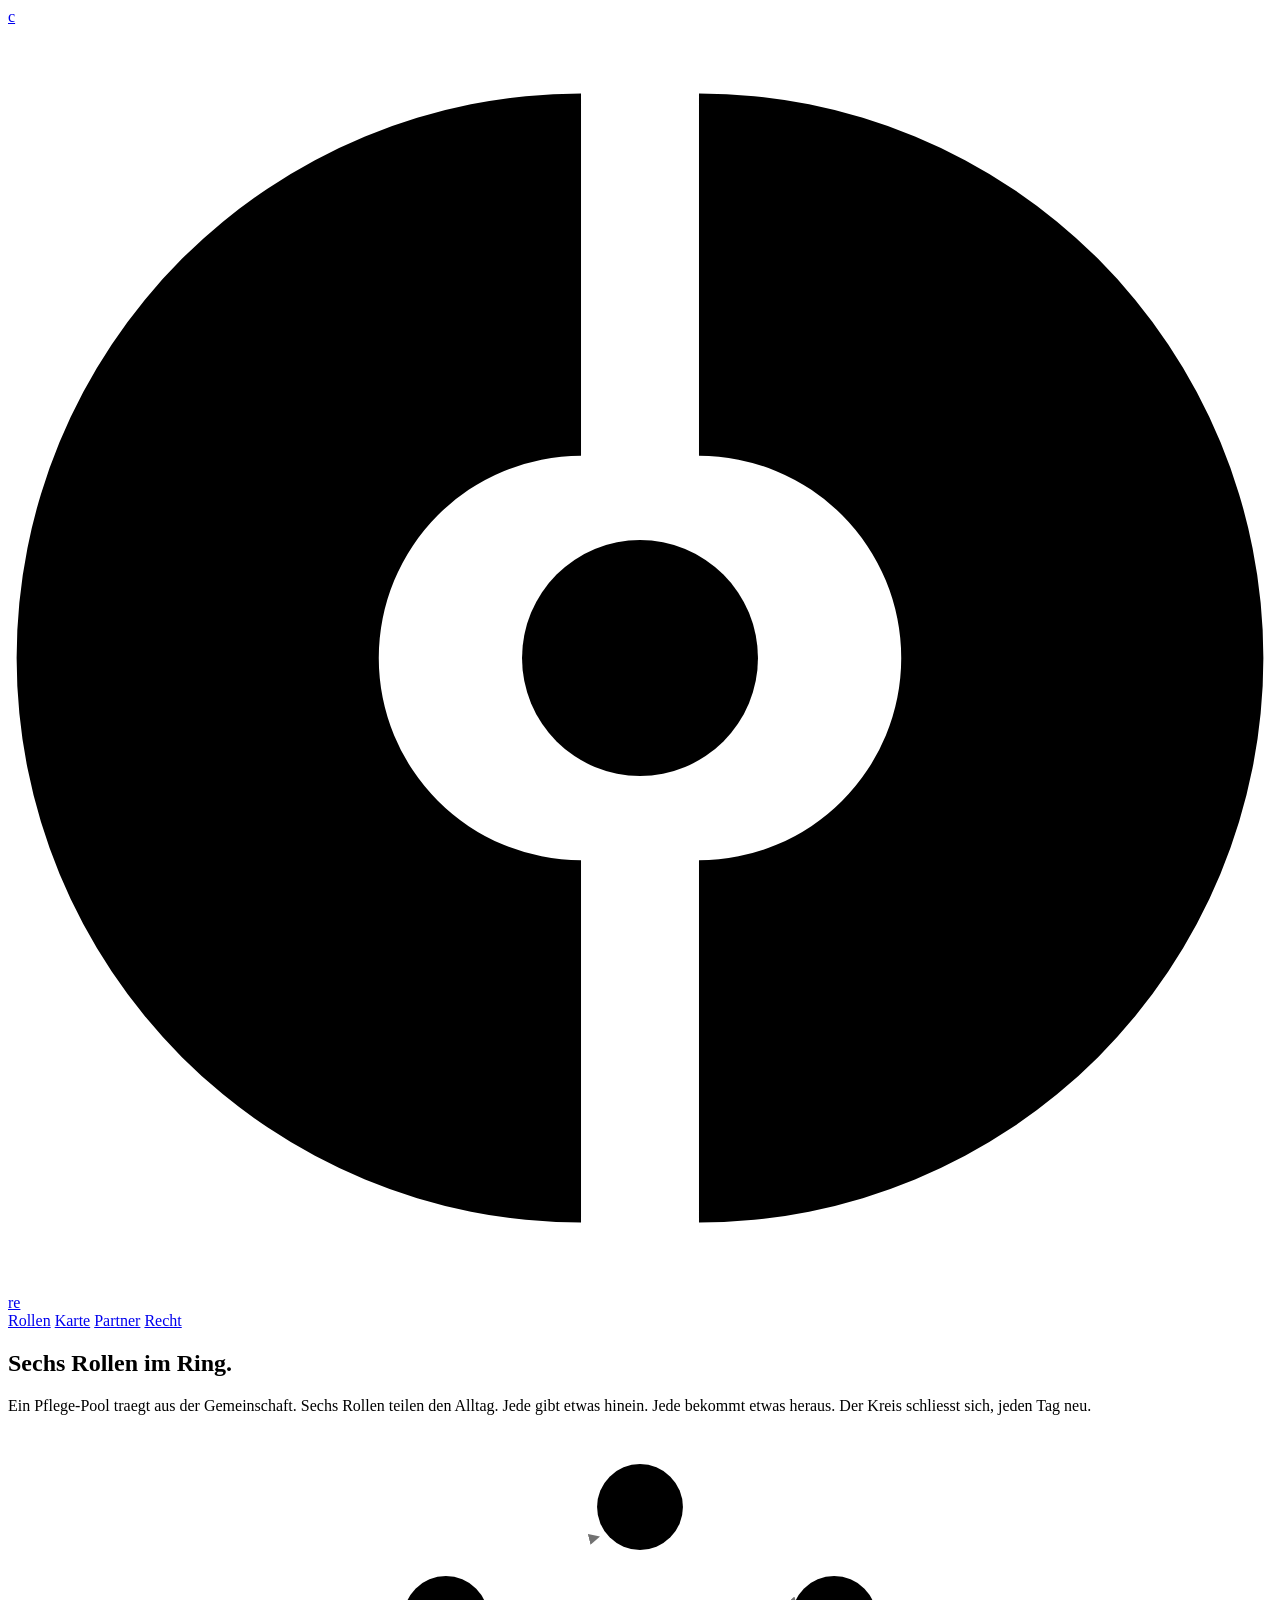
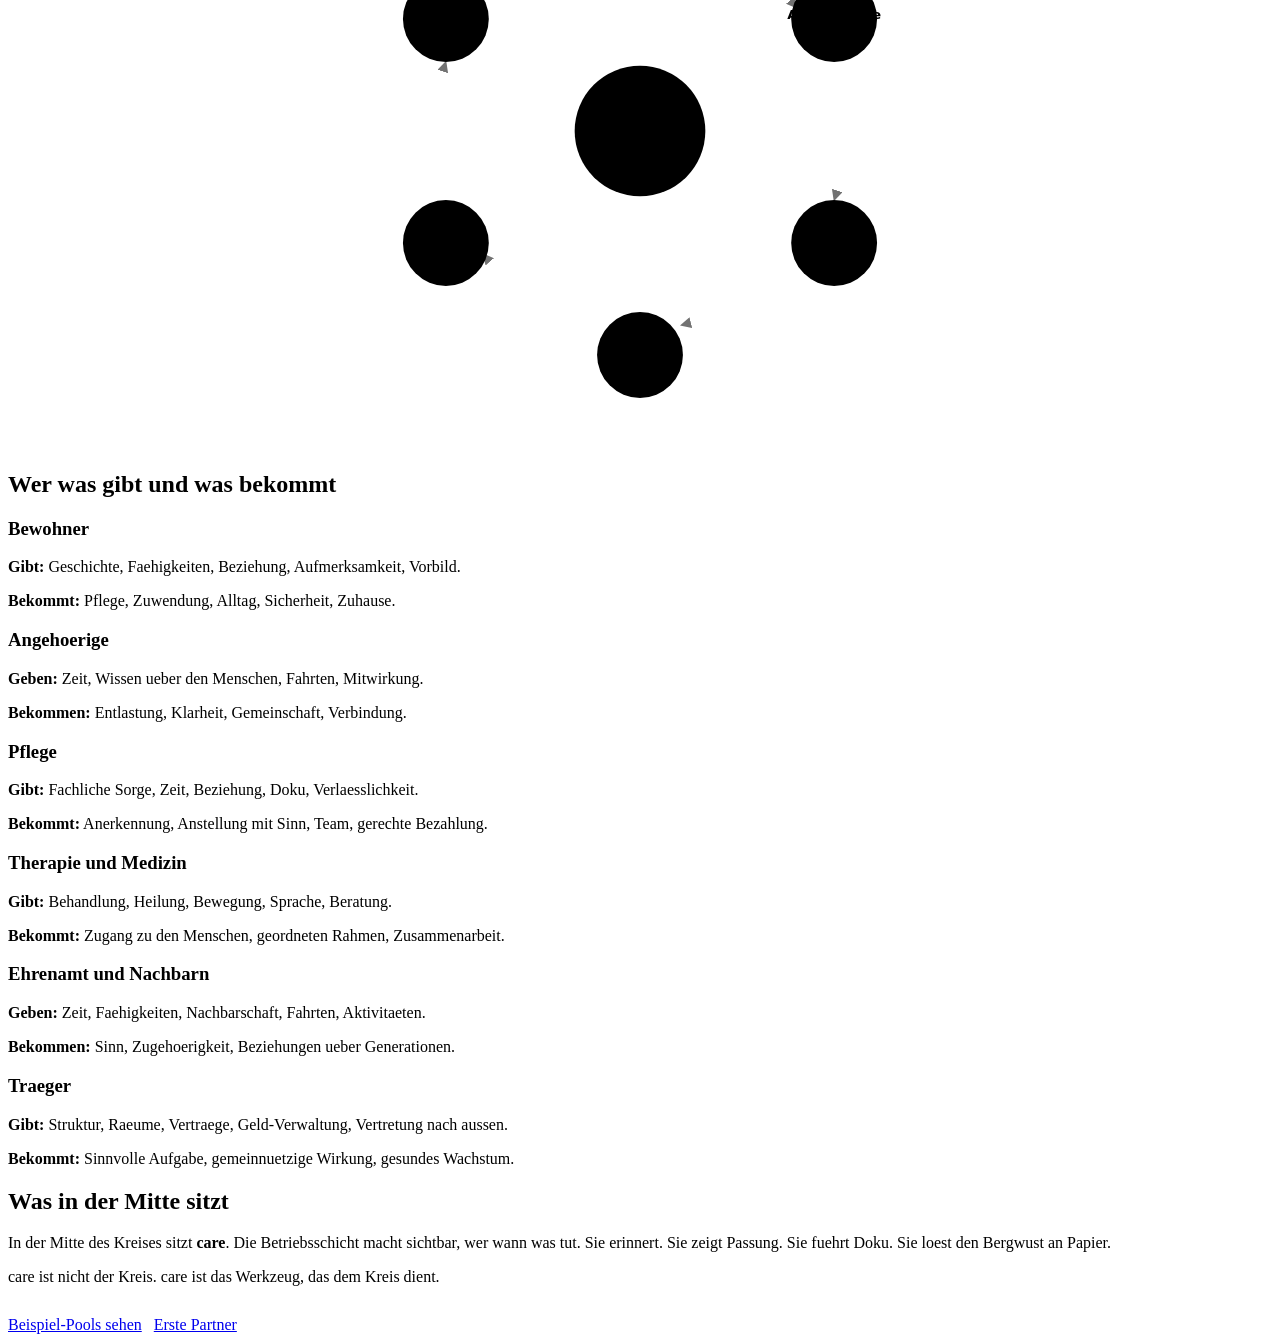
==== landing/kreislauf/index.html @ 4ef11a4c "care: Landing, Konzept-Anschluss, Docker-Setup fuer care.wir.ooo - Landing von trustdonation geklont" ====
<!doctype html>
<html lang="de">
<head>
<meta charset="utf-8">
<meta name="viewport" content="width=device-width, initial-scale=1">
<title>Kreislauf — care</title>
<meta name="description" content="Sechs Rollen tragen einen Pflege-Pool. Jede gibt, jede bekommt.">
<link rel="icon" href="/branding/favicon.svg" type="image/svg+xml">
<link rel="stylesheet" href="/site.css">
</head>

<body>

<div class="nav">
  <div class="wrap nav-inner">
    <a class="brand" href="/" aria-label="care">c<svg class="signet" viewBox="0 0 150 150" aria-hidden="true">
      <path fill="var(--gruen)" d="M 68 8 A 67 67 0 0 0 68 142 L 68 99 A 24 24 0 0 1 68 51 Z"/>
      <path fill="var(--gold)" d="M 82 8 A 67 67 0 0 1 82 142 L 82 99 A 24 24 0 0 0 82 51 Z"/>
      <circle fill="var(--gold)" cx="75" cy="75" r="14"/>
    </svg>re</a>
    <nav class="nav-links" aria-label="Hauptnavigation">
      <a href="/#rollen">Rollen</a>
      <a href="/#karte">Karte</a>
      <a href="/#partner">Partner</a>
      <a href="/recht/">Recht</a>
    </nav>
  </div>
</div>

<main>

<section class="hero">
  <div class="wrap">
    <h1>Sechs Rollen im Ring.</h1>
    <p class="lead">
      Ein Pflege-Pool traegt aus der Gemeinschaft. Sechs Rollen teilen den Alltag.
      Jede gibt etwas hinein. Jede bekommt etwas heraus. Der Kreis schliesst sich, jeden Tag neu.
    </p>
  </div>
</section>

<section class="band-1">
  <div class="wrap">
    <div style="display: grid; place-items: center; padding: 20px 0 40px;">
      <svg viewBox="0 0 600 600" style="max-width: 560px; width: 100%; height: auto;" role="img" aria-label="Kreislauf mit sechs Rollen">
        <defs>
          <marker id="arrow" viewBox="0 0 10 10" refX="9" refY="5" markerWidth="6" markerHeight="6" orient="auto">
            <path d="M 0 0 L 10 5 L 0 10 z" fill="var(--gold)"/>
          </marker>
        </defs>

        <circle cx="300" cy="300" r="260" fill="none" stroke="var(--line)" stroke-width="1" stroke-dasharray="4 6"/>

        <g font-family="Hanken Grotesk, system-ui, sans-serif" font-weight="700" text-anchor="middle">
          <g transform="translate(300, 60)">
            <circle r="46" fill="var(--surface)" stroke="var(--gruen)" stroke-width="3"/>
            <text y="4" font-size="15" fill="var(--ink)">Bewohner</text>
          </g>
          <g transform="translate(508, 180)">
            <circle r="46" fill="var(--surface)" stroke="var(--gruen)" stroke-width="3"/>
            <text y="0" font-size="14" fill="var(--ink)">Angehoerige</text>
          </g>
          <g transform="translate(508, 420)">
            <circle r="46" fill="var(--surface)" stroke="var(--gold)" stroke-width="3"/>
            <text y="-4" font-size="14" fill="var(--ink)">Ehrenamt</text>
            <text y="14" font-size="12" fill="var(--muted)" font-weight="500">und Nachbarn</text>
          </g>
          <g transform="translate(300, 540)">
            <circle r="46" fill="var(--surface)" stroke="var(--gruen)" stroke-width="3"/>
            <text y="4" font-size="15" fill="var(--ink)">Pflege</text>
          </g>
          <g transform="translate(92, 420)">
            <circle r="46" fill="var(--surface)" stroke="var(--gold)" stroke-width="3"/>
            <text y="-4" font-size="14" fill="var(--ink)">Therapie</text>
            <text y="14" font-size="12" fill="var(--muted)" font-weight="500">und Medizin</text>
          </g>
          <g transform="translate(92, 180)">
            <circle r="46" fill="var(--surface)" stroke="var(--gruen)" stroke-width="3"/>
            <text y="4" font-size="15" fill="var(--ink)">Traeger</text>
          </g>

          <g transform="translate(300, 300)">
            <circle r="70" fill="var(--accent-soft)" stroke="var(--gold)" stroke-width="3"/>
            <text y="-2" font-size="20" font-weight="800" fill="var(--ink)">care</text>
            <text y="20" font-size="12" font-weight="600" fill="var(--accent)">Betriebsschicht</text>
          </g>
        </g>

        <g fill="none" stroke="var(--gold)" stroke-width="2" opacity="0.55">
          <path d="M 344 92 A 240 240 0 0 1 468 168" marker-end="url(#arrow)"/>
          <path d="M 508 226 A 240 240 0 0 1 508 374" marker-end="url(#arrow)"/>
          <path d="M 468 432 A 240 240 0 0 1 344 508" marker-end="url(#arrow)"/>
          <path d="M 256 508 A 240 240 0 0 1 132 432" marker-end="url(#arrow)"/>
          <path d="M 92 374 A 240 240 0 0 1 92 226" marker-end="url(#arrow)"/>
          <path d="M 132 168 A 240 240 0 0 1 256 92" marker-end="url(#arrow)"/>
        </g>
      </svg>
    </div>
  </div>
</section>

<section class="band-0">
  <div class="wrap">
    <h2>Wer was gibt und was bekommt</h2>
    <div class="grid-2" style="margin-top: 20px;">
      <div class="card">
        <h3>Bewohner</h3>
        <p><b>Gibt:</b> Geschichte, Faehigkeiten, Beziehung, Aufmerksamkeit, Vorbild.</p>
        <p style="margin-top: 8px;"><b>Bekommt:</b> Pflege, Zuwendung, Alltag, Sicherheit, Zuhause.</p>
      </div>
      <div class="card">
        <h3>Angehoerige</h3>
        <p><b>Geben:</b> Zeit, Wissen ueber den Menschen, Fahrten, Mitwirkung.</p>
        <p style="margin-top: 8px;"><b>Bekommen:</b> Entlastung, Klarheit, Gemeinschaft, Verbindung.</p>
      </div>
      <div class="card">
        <h3>Pflege</h3>
        <p><b>Gibt:</b> Fachliche Sorge, Zeit, Beziehung, Doku, Verlaesslichkeit.</p>
        <p style="margin-top: 8px;"><b>Bekommt:</b> Anerkennung, Anstellung mit Sinn, Team, gerechte Bezahlung.</p>
      </div>
      <div class="card">
        <h3>Therapie und Medizin</h3>
        <p><b>Gibt:</b> Behandlung, Heilung, Bewegung, Sprache, Beratung.</p>
        <p style="margin-top: 8px;"><b>Bekommt:</b> Zugang zu den Menschen, geordneten Rahmen, Zusammenarbeit.</p>
      </div>
      <div class="card">
        <h3>Ehrenamt und Nachbarn</h3>
        <p><b>Geben:</b> Zeit, Faehigkeiten, Nachbarschaft, Fahrten, Aktivitaeten.</p>
        <p style="margin-top: 8px;"><b>Bekommen:</b> Sinn, Zugehoerigkeit, Beziehungen ueber Generationen.</p>
      </div>
      <div class="card">
        <h3>Traeger</h3>
        <p><b>Gibt:</b> Struktur, Raeume, Vertraege, Geld-Verwaltung, Vertretung nach aussen.</p>
        <p style="margin-top: 8px;"><b>Bekommt:</b> Sinnvolle Aufgabe, gemeinnuetzige Wirkung, gesundes Wachstum.</p>
      </div>
    </div>
  </div>
</section>

<section class="band-1">
  <div class="wrap">
    <h2>Was in der Mitte sitzt</h2>
    <p class="lead">
      In der Mitte des Kreises sitzt <b>care</b>. Die Betriebsschicht macht sichtbar,
      wer wann was tut. Sie erinnert. Sie zeigt Passung. Sie fuehrt Doku. Sie loest den Bergwust an Papier.
    </p>
    <p class="lead" style="margin-top: 8px;">
      care ist nicht der Kreis. care ist das Werkzeug, das dem Kreis dient.
    </p>
    <div style="margin-top: 30px;">
      <a class="btn primary" href="/#karte">Beispiel-Pools sehen</a>
      <a class="btn ghost" href="/#partner" style="margin-left: 8px;">Erste Partner</a>
    </div>
  </div>
</section>

</main>

</body>
</html>
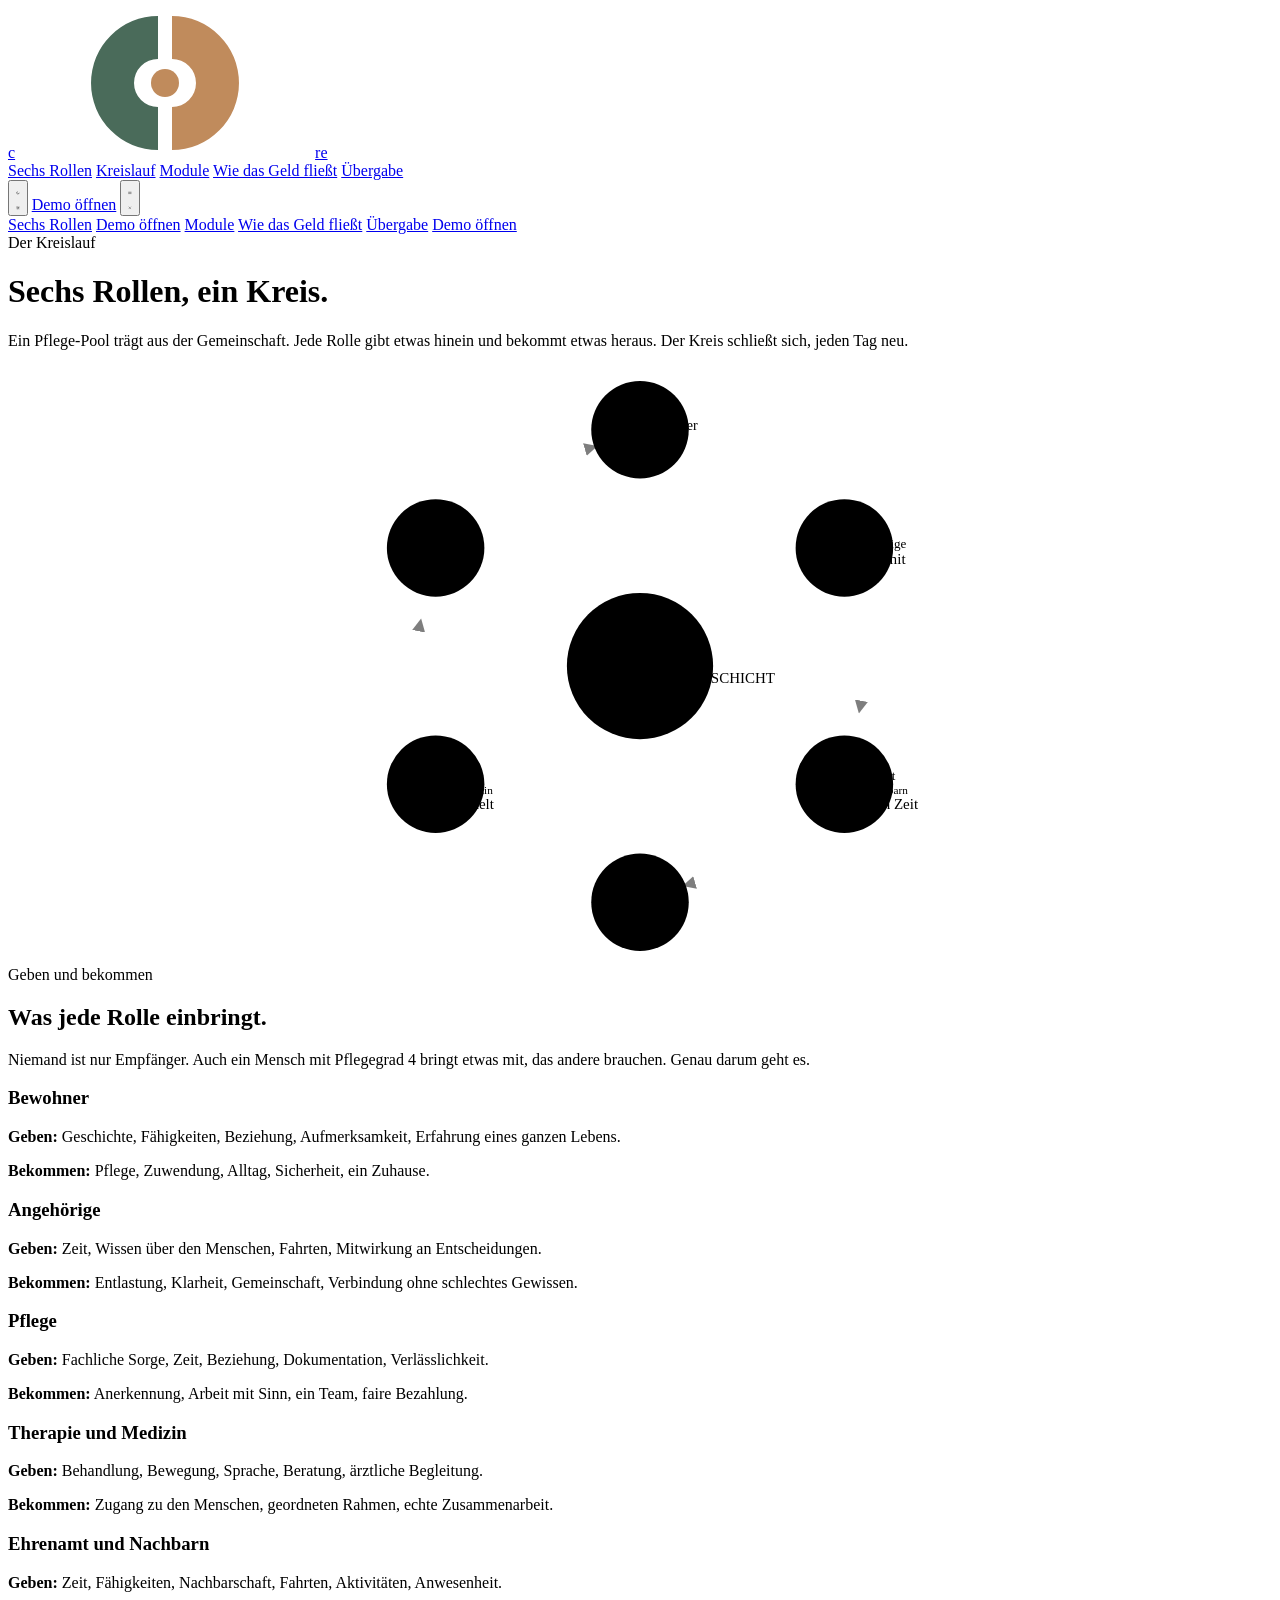
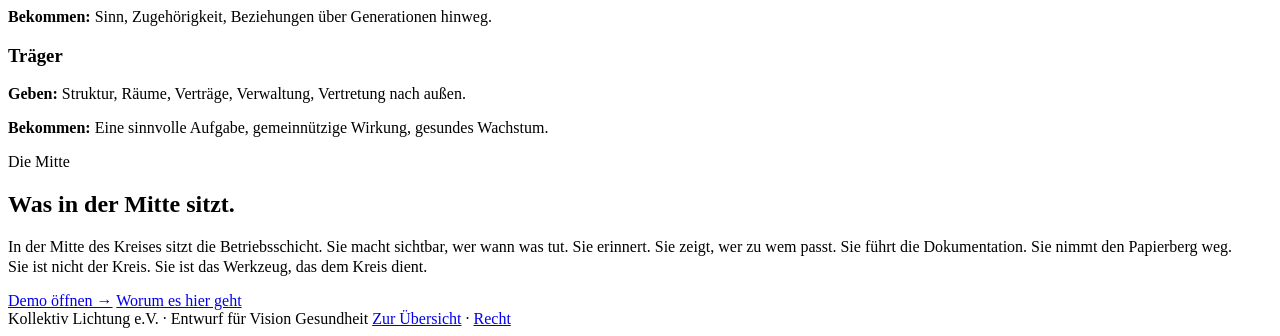
==== commit 7158c409: "Landing nach trustdonation-Muster, ruhige Pflege-Palette, Demo-App Framing korrigiert: care ist eine" ====
--- a/landing/kreislauf/index.html
+++ b/landing/kreislauf/index.html
@@ -3,158 +3,191 @@
 <head>
 <meta charset="utf-8">
 <meta name="viewport" content="width=device-width, initial-scale=1">
-<title>Kreislauf — care</title>
-<meta name="description" content="Sechs Rollen tragen einen Pflege-Pool. Jede gibt, jede bekommt.">
+<title>Der Kreislauf — care</title>
+<meta name="description" content="Sechs Rollen tragen einen Pflege-Pool. Jede gibt etwas hinein, jede bekommt etwas heraus.">
 <link rel="icon" href="/branding/favicon.svg" type="image/svg+xml">
 <link rel="stylesheet" href="/site.css">
+<script>
+  try {
+    var w = localStorage.getItem("care-theme")
+    if (w === "dark" || w === "light") document.documentElement.dataset.theme = w
+  } catch (e) {}
+</script>
 </head>
 
-<body>
+<body data-seite="kreislauf">
+
+<svg width="0" height="0" style="position:absolute" aria-hidden="true">
+  <defs>
+    <symbol viewBox="0 0 150 150" id="signet"><path style="fill:var(--gruen,#4A6B5A)" d="M 68 8 A 67 67 0 0 0 68 142 L 68 99 A 24 24 0 0 1 68 51 Z"></path><path style="fill:var(--gold,#C08B5C)" d="M 82 8 A 67 67 0 0 1 82 142 L 82 99 A 24 24 0 0 0 82 51 Z"></path><circle style="fill:var(--gold,#C08B5C)" cx="75" cy="75" r="14"></circle></symbol>
+    <symbol viewBox="0 0 24 24" id="i-caret" fill="none" stroke="currentColor" stroke-width="2.4" stroke-linecap="round" stroke-linejoin="round"><path d="m6 9 6 6 6-6"></path></symbol>
+  </defs>
+</svg>
 
 <div class="nav">
   <div class="wrap nav-inner">
-    <a class="brand" href="/" aria-label="care">c<svg class="signet" viewBox="0 0 150 150" aria-hidden="true">
-      <path fill="var(--gruen)" d="M 68 8 A 67 67 0 0 0 68 142 L 68 99 A 24 24 0 0 1 68 51 Z"/>
-      <path fill="var(--gold)" d="M 82 8 A 67 67 0 0 1 82 142 L 82 99 A 24 24 0 0 0 82 51 Z"/>
-      <circle fill="var(--gold)" cx="75" cy="75" r="14"/>
-    </svg>re</a>
+    <a class="brand" href="/" aria-label="care">c<svg class="signet" aria-hidden="true"><use href="#signet"></use></svg>re</a>
     <nav class="nav-links" aria-label="Hauptnavigation">
-      <a href="/#rollen">Rollen</a>
-      <a href="/#karte">Karte</a>
-      <a href="/#partner">Partner</a>
-      <a href="/recht/">Recht</a>
+      <a href="/#rollen">Sechs Rollen</a>
+      <a href="/kreislauf/" aria-current="page">Kreislauf</a>
+      <a href="/#module">Module</a>
+      <a href="/#geld">Wie das Geld fließt</a>
+      <a href="/#uebergabe">Übergabe</a>
     </nav>
+    <div class="nav-right">
+      <button class="schema" type="button" onclick="schemaUmschalten()" aria-label="Hell oder dunkel">
+        <svg class="zu-dunkel" viewBox="0 0 24 24" fill="none" stroke="currentColor" stroke-width="1.8" stroke-linecap="round" stroke-linejoin="round" aria-hidden="true"><path d="M20 14.5A8.5 8.5 0 1 1 9.5 4a7 7 0 0 0 10.5 10.5z"></path></svg>
+        <svg class="zu-hell" viewBox="0 0 24 24" fill="none" stroke="currentColor" stroke-width="1.8" stroke-linecap="round" stroke-linejoin="round" aria-hidden="true"><circle cx="12" cy="12" r="4"></circle><path d="M12 2v2M12 20v2M4.9 4.9l1.4 1.4M17.7 17.7l1.4 1.4M2 12h2M20 12h2M4.9 19.1l1.4-1.4M17.7 6.3l1.4-1.4"></path></svg>
+      </button>
+      <a class="pill" href="/demo/">Demo öffnen</a>
+      <button class="burger" type="button" onclick="menueUmschalten()" aria-label="Menü öffnen oder schließen" aria-expanded="false">
+        <svg class="auf" viewBox="0 0 24 24" fill="none" stroke="currentColor" stroke-width="2" stroke-linecap="round" aria-hidden="true"><path d="M4 7h16M4 12h16M4 17h16"></path></svg>
+        <svg class="zu" viewBox="0 0 24 24" fill="none" stroke="currentColor" stroke-width="2" stroke-linecap="round" aria-hidden="true"><path d="M6 6l12 12M18 6 6 18"></path></svg>
+      </button>
+    </div>
+  </div>
+  <div class="mobile" id="mobile">
+    <a href="/#rollen"><span>Sechs Rollen</span></a>
+    <a href="/demo/"><span>Demo öffnen</span></a>
+    <a href="/#module"><span>Module</span></a>
+    <a href="/#geld"><span>Wie das Geld fließt</span></a>
+    <a href="/#uebergabe"><span>Übergabe</span></a>
+    <a class="pill" href="/demo/">Demo öffnen</a>
   </div>
 </div>
 
-<main>
+<header class="wrap hero slim">
+  <div class="eyebrow"><span class="dot"></span><span>Der Kreislauf</span></div>
+  <h1>Sechs Rollen, ein Kreis.</h1>
+  <p class="lede">Ein Pflege-Pool trägt aus der Gemeinschaft. Jede Rolle gibt etwas hinein und bekommt etwas heraus. Der Kreis schließt sich, jeden Tag neu.</p>
+</header>
 
-<section class="hero">
-  <div class="wrap">
-    <h1>Sechs Rollen im Ring.</h1>
-    <p class="lead">
-      Ein Pflege-Pool traegt aus der Gemeinschaft. Sechs Rollen teilen den Alltag.
-      Jede gibt etwas hinein. Jede bekommt etwas heraus. Der Kreis schliesst sich, jeden Tag neu.
-    </p>
+<section class="or1">
+  <div class="wrap" style="display:grid;place-items:center">
+    <svg class="diagram" viewBox="0 0 640 640" style="max-width:600px;width:100%;height:auto" role="img" aria-label="Sechs Rollen im Kreis um die Betriebsschicht">
+      <defs>
+        <marker id="pf" viewBox="0 0 10 10" refX="8" refY="5" markerWidth="7" markerHeight="7" orient="auto-start-reverse"><path class="head" d="M0 0 L10 5 L0 10z"></path></marker>
+      </defs>
+
+      <circle class="ring" cx="320" cy="320" r="252" fill="none" stroke="var(--line)" stroke-width="1" stroke-dasharray="4 7"></circle>
+
+      <g class="arc" fill="none" stroke="var(--gold)" stroke-width="2" opacity=".5" marker-end="url(#pf)">
+        <path d="M 368 86 A 252 252 0 0 1 505 184"></path>
+        <path d="M 554 272 A 252 252 0 0 1 554 368"></path>
+        <path d="M 505 456 A 252 252 0 0 1 368 554"></path>
+        <path d="M 272 554 A 252 252 0 0 1 135 456"></path>
+        <path d="M 86 368 A 252 252 0 0 1 86 272"></path>
+        <path d="M 135 184 A 252 252 0 0 1 272 86"></path>
+      </g>
+
+      <g class="node">
+        <g transform="translate(320 68)">
+          <circle r="52"></circle>
+          <text y="0" font-size="15">Bewohner</text>
+          <text class="sub" y="17">leben</text>
+        </g>
+        <g transform="translate(538 194)">
+          <circle r="52"></circle>
+          <text y="0" font-size="14">Angehörige</text>
+          <text class="sub" y="17">tragen mit</text>
+        </g>
+        <g class="orange" transform="translate(538 446)">
+          <circle r="52"></circle>
+          <text y="-4" font-size="14">Ehrenamt</text>
+          <text y="11" font-size="12">und Nachbarn</text>
+          <text class="sub" y="27">bringen Zeit</text>
+        </g>
+        <g transform="translate(320 572)">
+          <circle r="52"></circle>
+          <text y="0" font-size="15">Pflege</text>
+          <text class="sub" y="17">sorgt</text>
+        </g>
+        <g class="orange" transform="translate(102 446)">
+          <circle r="52"></circle>
+          <text y="-4" font-size="14">Therapie</text>
+          <text y="11" font-size="12">und Medizin</text>
+          <text class="sub" y="27">behandelt</text>
+        </g>
+        <g transform="translate(102 194)">
+          <circle r="52"></circle>
+          <text y="0" font-size="15">Träger</text>
+          <text class="sub" y="17">hält</text>
+        </g>
+      </g>
+
+      <g class="center" transform="translate(320 320)">
+        <circle r="78"></circle>
+        <text y="-4" font-size="21">care</text>
+        <text class="sub" y="18">BETRIEBSSCHICHT</text>
+      </g>
+    </svg>
   </div>
 </section>
 
-<section class="band-1">
+<section>
   <div class="wrap">
-    <div style="display: grid; place-items: center; padding: 20px 0 40px;">
-      <svg viewBox="0 0 600 600" style="max-width: 560px; width: 100%; height: auto;" role="img" aria-label="Kreislauf mit sechs Rollen">
-        <defs>
-          <marker id="arrow" viewBox="0 0 10 10" refX="9" refY="5" markerWidth="6" markerHeight="6" orient="auto">
-            <path d="M 0 0 L 10 5 L 0 10 z" fill="var(--gold)"/>
-          </marker>
-        </defs>
-
-        <circle cx="300" cy="300" r="260" fill="none" stroke="var(--line)" stroke-width="1" stroke-dasharray="4 6"/>
-
-        <g font-family="Hanken Grotesk, system-ui, sans-serif" font-weight="700" text-anchor="middle">
-          <g transform="translate(300, 60)">
-            <circle r="46" fill="var(--surface)" stroke="var(--gruen)" stroke-width="3"/>
-            <text y="4" font-size="15" fill="var(--ink)">Bewohner</text>
-          </g>
-          <g transform="translate(508, 180)">
-            <circle r="46" fill="var(--surface)" stroke="var(--gruen)" stroke-width="3"/>
-            <text y="0" font-size="14" fill="var(--ink)">Angehoerige</text>
-          </g>
-          <g transform="translate(508, 420)">
-            <circle r="46" fill="var(--surface)" stroke="var(--gold)" stroke-width="3"/>
-            <text y="-4" font-size="14" fill="var(--ink)">Ehrenamt</text>
-            <text y="14" font-size="12" fill="var(--muted)" font-weight="500">und Nachbarn</text>
-          </g>
-          <g transform="translate(300, 540)">
-            <circle r="46" fill="var(--surface)" stroke="var(--gruen)" stroke-width="3"/>
-            <text y="4" font-size="15" fill="var(--ink)">Pflege</text>
-          </g>
-          <g transform="translate(92, 420)">
-            <circle r="46" fill="var(--surface)" stroke="var(--gold)" stroke-width="3"/>
-            <text y="-4" font-size="14" fill="var(--ink)">Therapie</text>
-            <text y="14" font-size="12" fill="var(--muted)" font-weight="500">und Medizin</text>
-          </g>
-          <g transform="translate(92, 180)">
-            <circle r="46" fill="var(--surface)" stroke="var(--gruen)" stroke-width="3"/>
-            <text y="4" font-size="15" fill="var(--ink)">Traeger</text>
-          </g>
-
-          <g transform="translate(300, 300)">
-            <circle r="70" fill="var(--accent-soft)" stroke="var(--gold)" stroke-width="3"/>
-            <text y="-2" font-size="20" font-weight="800" fill="var(--ink)">care</text>
-            <text y="20" font-size="12" font-weight="600" fill="var(--accent)">Betriebsschicht</text>
-          </g>
-        </g>
-
-        <g fill="none" stroke="var(--gold)" stroke-width="2" opacity="0.55">
-          <path d="M 344 92 A 240 240 0 0 1 468 168" marker-end="url(#arrow)"/>
-          <path d="M 508 226 A 240 240 0 0 1 508 374" marker-end="url(#arrow)"/>
-          <path d="M 468 432 A 240 240 0 0 1 344 508" marker-end="url(#arrow)"/>
-          <path d="M 256 508 A 240 240 0 0 1 132 432" marker-end="url(#arrow)"/>
-          <path d="M 92 374 A 240 240 0 0 1 92 226" marker-end="url(#arrow)"/>
-          <path d="M 132 168 A 240 240 0 0 1 256 92" marker-end="url(#arrow)"/>
-        </g>
-      </svg>
+    <div class="head">
+      <div class="kicker">Geben und bekommen</div>
+      <h2>Was jede Rolle einbringt.</h2>
+      <p class="section-lede">Niemand ist nur Empfänger. Auch ein Mensch mit Pflegegrad 4 bringt etwas mit, das andere brauchen. Genau darum geht es.</p>
     </div>
-  </div>
-</section>
-
-<section class="band-0">
-  <div class="wrap">
-    <h2>Wer was gibt und was bekommt</h2>
-    <div class="grid-2" style="margin-top: 20px;">
-      <div class="card">
+    <div class="cards">
+      <div class="card tight">
         <h3>Bewohner</h3>
-        <p><b>Gibt:</b> Geschichte, Faehigkeiten, Beziehung, Aufmerksamkeit, Vorbild.</p>
-        <p style="margin-top: 8px;"><b>Bekommt:</b> Pflege, Zuwendung, Alltag, Sicherheit, Zuhause.</p>
+        <p><b>Geben:</b> Geschichte, Fähigkeiten, Beziehung, Aufmerksamkeit, Erfahrung eines ganzen Lebens.</p>
+        <p style="margin-top:9px"><b>Bekommen:</b> Pflege, Zuwendung, Alltag, Sicherheit, ein Zuhause.</p>
       </div>
-      <div class="card">
-        <h3>Angehoerige</h3>
-        <p><b>Geben:</b> Zeit, Wissen ueber den Menschen, Fahrten, Mitwirkung.</p>
-        <p style="margin-top: 8px;"><b>Bekommen:</b> Entlastung, Klarheit, Gemeinschaft, Verbindung.</p>
+      <div class="card tight">
+        <h3>Angehörige</h3>
+        <p><b>Geben:</b> Zeit, Wissen über den Menschen, Fahrten, Mitwirkung an Entscheidungen.</p>
+        <p style="margin-top:9px"><b>Bekommen:</b> Entlastung, Klarheit, Gemeinschaft, Verbindung ohne schlechtes Gewissen.</p>
       </div>
-      <div class="card">
+      <div class="card tight">
         <h3>Pflege</h3>
-        <p><b>Gibt:</b> Fachliche Sorge, Zeit, Beziehung, Doku, Verlaesslichkeit.</p>
-        <p style="margin-top: 8px;"><b>Bekommt:</b> Anerkennung, Anstellung mit Sinn, Team, gerechte Bezahlung.</p>
+        <p><b>Geben:</b> Fachliche Sorge, Zeit, Beziehung, Dokumentation, Verlässlichkeit.</p>
+        <p style="margin-top:9px"><b>Bekommen:</b> Anerkennung, Arbeit mit Sinn, ein Team, faire Bezahlung.</p>
       </div>
-      <div class="card">
+      <div class="card tight">
         <h3>Therapie und Medizin</h3>
-        <p><b>Gibt:</b> Behandlung, Heilung, Bewegung, Sprache, Beratung.</p>
-        <p style="margin-top: 8px;"><b>Bekommt:</b> Zugang zu den Menschen, geordneten Rahmen, Zusammenarbeit.</p>
+        <p><b>Geben:</b> Behandlung, Bewegung, Sprache, Beratung, ärztliche Begleitung.</p>
+        <p style="margin-top:9px"><b>Bekommen:</b> Zugang zu den Menschen, geordneten Rahmen, echte Zusammenarbeit.</p>
       </div>
-      <div class="card">
+      <div class="card tight">
         <h3>Ehrenamt und Nachbarn</h3>
-        <p><b>Geben:</b> Zeit, Faehigkeiten, Nachbarschaft, Fahrten, Aktivitaeten.</p>
-        <p style="margin-top: 8px;"><b>Bekommen:</b> Sinn, Zugehoerigkeit, Beziehungen ueber Generationen.</p>
+        <p><b>Geben:</b> Zeit, Fähigkeiten, Nachbarschaft, Fahrten, Aktivitäten, Anwesenheit.</p>
+        <p style="margin-top:9px"><b>Bekommen:</b> Sinn, Zugehörigkeit, Beziehungen über Generationen hinweg.</p>
       </div>
-      <div class="card">
-        <h3>Traeger</h3>
-        <p><b>Gibt:</b> Struktur, Raeume, Vertraege, Geld-Verwaltung, Vertretung nach aussen.</p>
-        <p style="margin-top: 8px;"><b>Bekommt:</b> Sinnvolle Aufgabe, gemeinnuetzige Wirkung, gesundes Wachstum.</p>
+      <div class="card tight">
+        <h3>Träger</h3>
+        <p><b>Geben:</b> Struktur, Räume, Verträge, Verwaltung, Vertretung nach außen.</p>
+        <p style="margin-top:9px"><b>Bekommen:</b> Eine sinnvolle Aufgabe, gemeinnützige Wirkung, gesundes Wachstum.</p>
       </div>
     </div>
   </div>
 </section>
 
-<section class="band-1">
+<section class="or3">
   <div class="wrap">
-    <h2>Was in der Mitte sitzt</h2>
-    <p class="lead">
-      In der Mitte des Kreises sitzt <b>care</b>. Die Betriebsschicht macht sichtbar,
-      wer wann was tut. Sie erinnert. Sie zeigt Passung. Sie fuehrt Doku. Sie loest den Bergwust an Papier.
-    </p>
-    <p class="lead" style="margin-top: 8px;">
-      care ist nicht der Kreis. care ist das Werkzeug, das dem Kreis dient.
-    </p>
-    <div style="margin-top: 30px;">
-      <a class="btn primary" href="/#karte">Beispiel-Pools sehen</a>
-      <a class="btn ghost" href="/#partner" style="margin-left: 8px;">Erste Partner</a>
+    <div class="head">
+      <div class="kicker">Die Mitte</div>
+      <h2>Was in der Mitte sitzt.</h2>
+      <p class="section-lede">In der Mitte des Kreises sitzt die Betriebsschicht. Sie macht sichtbar, wer wann was tut. Sie erinnert. Sie zeigt, wer zu wem passt. Sie führt die Dokumentation. Sie nimmt den Papierberg weg.</p>
+      <p class="section-lede" style="margin-top:-14px">Sie ist nicht der Kreis. Sie ist das Werkzeug, das dem Kreis dient.</p>
+    </div>
+    <div class="hero-cta">
+      <a class="pill lg" href="/demo/">Demo öffnen →</a>
+      <a class="link-arrow" href="/#uebergabe">Worum es hier geht</a>
     </div>
   </div>
 </section>
 
-</main>
+<footer>
+  <div class="wrap foot-bottom" style="margin-top:0;border-top:0">
+    <span>Kollektiv Lichtung e.V. · Entwurf für Vision Gesundheit</span>
+    <span><a href="/">Zur Übersicht</a> · <a href="/recht/">Recht</a></span>
+  </div>
+</footer>
 
+<script src="/site.js" defer></script>
 </body>
 </html>
